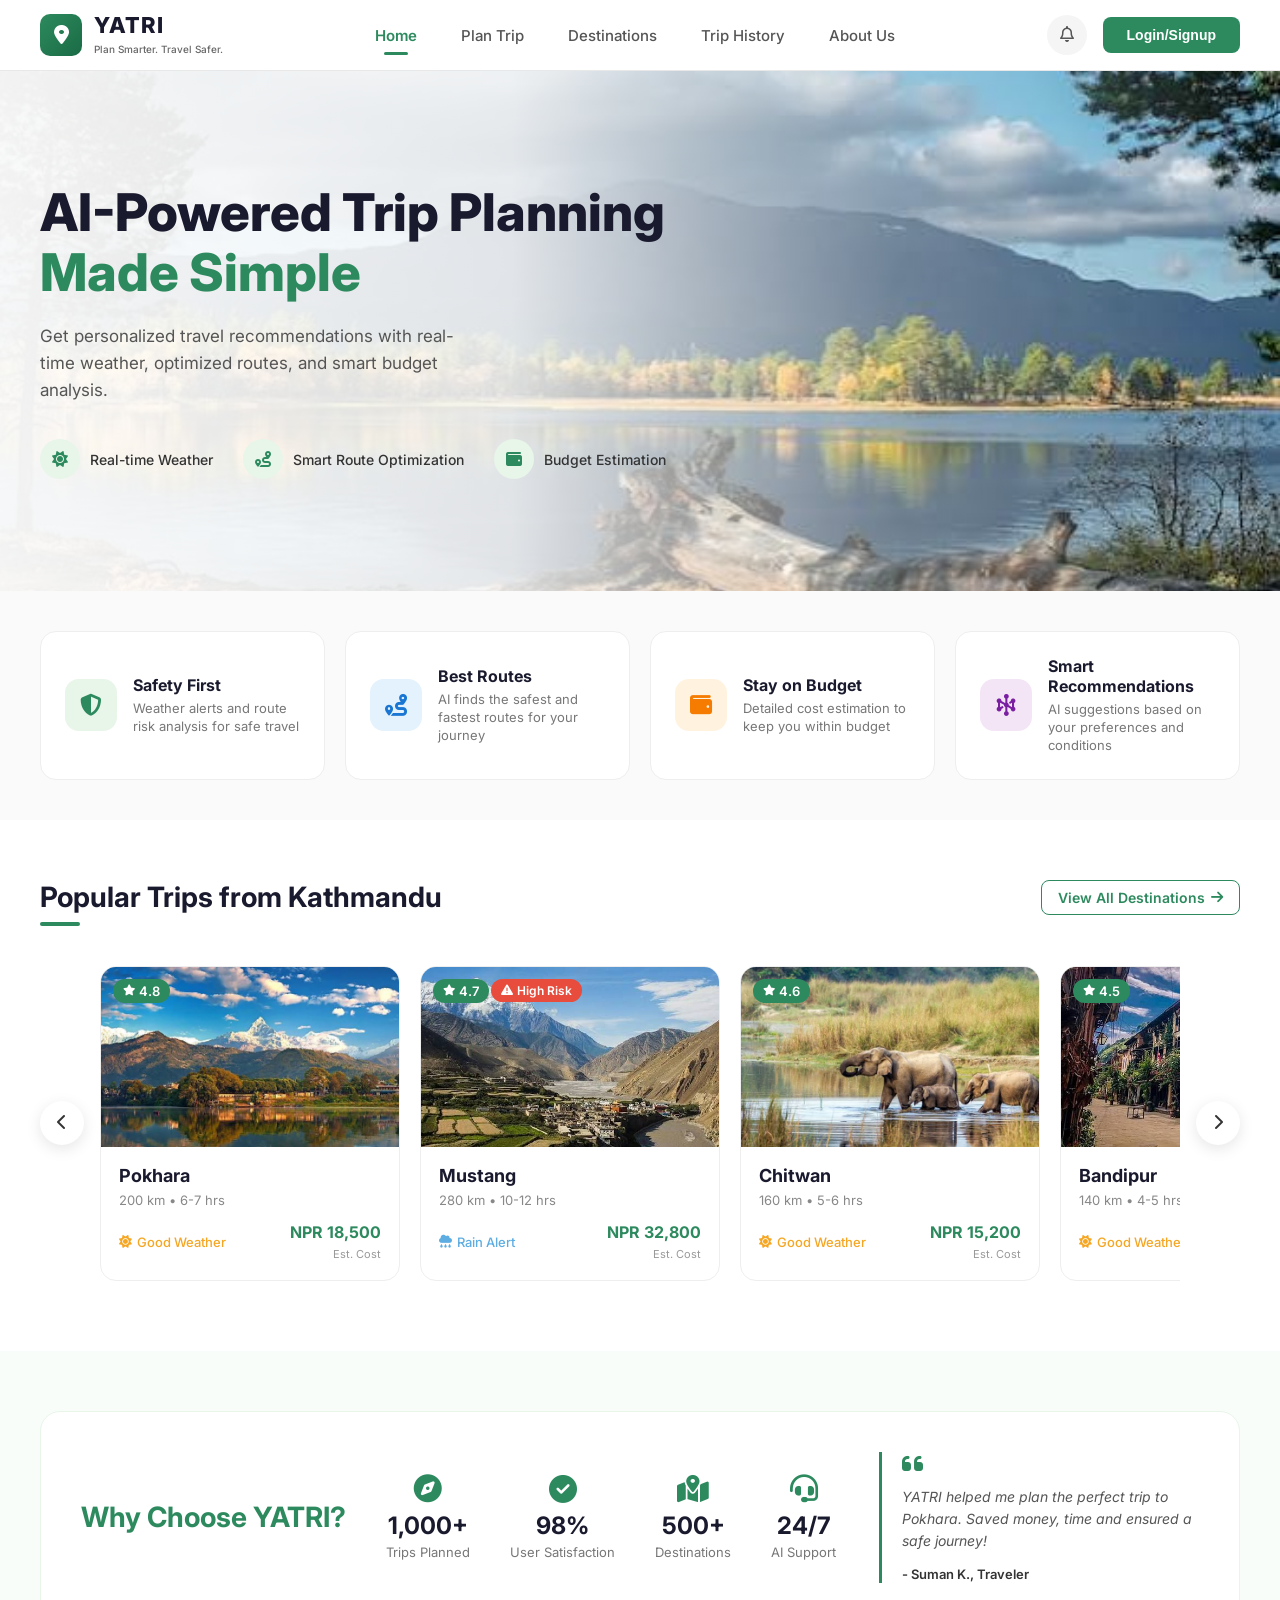
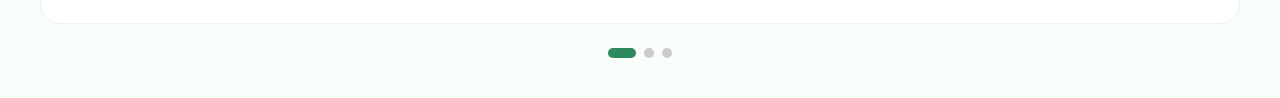
==== frontend/landingpage/index.html @ 4cb1b43a "added landing page" ====
<!DOCTYPE html>
<html lang="en">
<head>
    <meta charset="UTF-8">
    <meta name="viewport" content="width=device-width, initial-scale=1.0">
    <title>YATRI - Plan Smarter. Travel Safer.</title>
    <link rel="stylesheet" href="style.css">
    <link rel="stylesheet" href="https://cdnjs.cloudflare.com/ajax/libs/font-awesome/6.4.0/css/all.min.css">
    <link href="https://fonts.googleapis.com/css2?family=Inter:wght@400;500;600;700;800&display=swap" rel="stylesheet">
</head>
<body>

    <!-- Navigation -->
    <nav class="navbar">
        <div class="nav-container">
            <div class="nav-logo">
                <div class="logo-icon">
                    <i class="fas fa-map-marker-alt"></i>
                </div>
                <div class="logo-text">
                    <h1>YATRI</h1>
                    <span>Plan Smarter. Travel Safer.</span>
                </div>
            </div>
            <ul class="nav-links">
                <li><a href="#" class="active">Home</a></li>
                <li><a href="#">Plan Trip</a></li>
                <li><a href="#">Destinations</a></li>
                <li><a href="#">Trip History</a></li>
                <li><a href="#">About Us</a></li>
            </ul>
            <div class="nav-right">
                <button class="notification-btn">
                    <i class="far fa-bell"></i>
                </button>
                <button class="login-signup-btn">
                    <span>Login/Signup</span>
                </button>
            </div>
            <button class="mobile-menu-btn">
                <i class="fas fa-bars"></i>
            </button>
        </div>
    </nav>

    <!-- Hero Section -->
    <section class="hero">
        <div class="hero-bg">
            <img src="images/hero-bg.jpeg" alt="Mountain scenery" class="hero-image">
            <div class="hero-overlay"></div>
        </div>
        <div class="hero-content">
            <h1>AI-Powered Trip Planning<br><span class="highlight">Made Simple</span></h1>
            <p>Get personalized travel recommendations with real-time weather, optimized routes, and smart budget analysis.</p>
            <div class="hero-features">
                <div class="hero-feature">
                    <div class="feature-icon">
                        <i class="fas fa-sun"></i>
                    </div>
                    <span>Real-time Weather</span>
                </div>
                <div class="hero-feature">
                    <div class="feature-icon">
                        <i class="fas fa-route"></i>
                    </div>
                    <span>Smart Route Optimization</span>
                </div>
                <div class="hero-feature">
                    <div class="feature-icon">
                        <i class="fas fa-wallet"></i>
                    </div>
                    <span>Budget Estimation</span>
                </div>
            </div>
        </div>
    </section>

    <!-- Feature Cards -->
    <section class="features">
        <div class="features-container">
            <div class="feature-card safety">
                <div class="feature-card-icon green">
                    <i class="fas fa-shield-alt"></i>
                </div>
                <div class="feature-card-content">
                    <h3>Safety First</h3>
                    <p>Weather alerts and route risk analysis for safe travel</p>
                </div>
            </div>
            <div class="feature-card routes">
                <div class="feature-card-icon blue">
                    <i class="fas fa-route"></i>
                </div>
                <div class="feature-card-content">
                    <h3>Best Routes</h3>
                    <p>AI finds the safest and fastest routes for your journey</p>
                </div>
            </div>
            <div class="feature-card budget">
                <div class="feature-card-icon orange">
                    <i class="fas fa-wallet"></i>
                </div>
                <div class="feature-card-content">
                    <h3>Stay on Budget</h3>
                    <p>Detailed cost estimation to keep you within budget</p>
                </div>
            </div>
            <div class="feature-card recommendations">
                <div class="feature-card-icon purple">
                    <i class="fas fa-hexagon-nodes"></i>
                </div>
                <div class="feature-card-content">
                    <h3>Smart Recommendations</h3>
                    <p>AI suggestions based on your preferences and conditions</p>
                </div>
            </div>
        </div>
    </section>

    <!-- Popular Trips -->
    <section class="popular-trips">
        <div class="trips-header">
            <div>
                <h2>Popular Trips from Kathmandu</h2>
                <div class="section-underline"></div>
            </div>
            <a href="#" class="view-all">View All Destinations <i class="fas fa-arrow-right"></i></a>
        </div>
        <div class="trips-carousel-wrapper">
            <button class="carousel-btn prev-btn" id="prevBtn">
                <i class="fas fa-chevron-left"></i>
            </button>
            <div class="trips-carousel" id="tripsCarousel">
                <div class="trip-card">
                    <div class="trip-image">
                        <img src="images/pokhara.jpeg" alt="Pokhara">
                        <div class="trip-rating">
                            <i class="fas fa-star"></i> 4.8
                        </div>
                    </div>
                    <div class="trip-info">
                        <h3>Pokhara</h3>
                        <p class="trip-details">200 km &bull; 6-7 hrs</p>
                        <div class="trip-bottom">
                            <div class="trip-weather good">
                                <i class="fas fa-sun"></i> Good Weather
                            </div>
                            <div class="trip-cost">
                                <span class="cost-amount">NPR 18,500</span>
                                <span class="cost-label">Est. Cost</span>
                            </div>
                        </div>
                    </div>
                </div>
                <div class="trip-card">
                    <div class="trip-image">
                        <img src="images/mustang.jpeg" alt="Mustang">
                        <div class="trip-rating">
                            <i class="fas fa-star"></i> 4.7
                        </div>
                        <div class="trip-risk">
                            <i class="fas fa-exclamation-triangle"></i> High Risk
                        </div>
                    </div>
                    <div class="trip-info">
                        <h3>Mustang</h3>
                        <p class="trip-details">280 km &bull; 10-12 hrs</p>
                        <div class="trip-bottom">
                            <div class="trip-weather rain">
                                <i class="fas fa-cloud-rain"></i> Rain Alert
                            </div>
                            <div class="trip-cost">
                                <span class="cost-amount">NPR 32,800</span>
                                <span class="cost-label">Est. Cost</span>
                            </div>
                        </div>
                    </div>
                </div>
                <div class="trip-card">
                    <div class="trip-image">
                        <img src="images/chitwan.jpeg" alt="Chitwan">
                        <div class="trip-rating">
                            <i class="fas fa-star"></i> 4.6
                        </div>
                    </div>
                    <div class="trip-info">
                        <h3>Chitwan</h3>
                        <p class="trip-details">160 km &bull; 5-6 hrs</p>
                        <div class="trip-bottom">
                            <div class="trip-weather good">
                                <i class="fas fa-sun"></i> Good Weather
                            </div>
                            <div class="trip-cost">
                                <span class="cost-amount">NPR 15,200</span>
                                <span class="cost-label">Est. Cost</span>
                            </div>
                        </div>
                    </div>
                </div>
                <div class="trip-card">
                    <div class="trip-image">
                        <img src="images/bandipur.jpeg" alt="Bandipur">
                        <div class="trip-rating">
                            <i class="fas fa-star"></i> 4.5
                        </div>
                    </div>
                    <div class="trip-info">
                        <h3>Bandipur</h3>
                        <p class="trip-details">140 km &bull; 4-5 hrs</p>
                        <div class="trip-bottom">
                            <div class="trip-weather good">
                                <i class="fas fa-sun"></i> Good Weather
                            </div>
                            <div class="trip-cost">
                                <span class="cost-amount">NPR 12,600</span>
                                <span class="cost-label">Est. Cost</span>
                            </div>
                        </div>
                    </div>
                </div>
                <div class="trip-card">
                    <div class="trip-image">
                        <img src="images/lumbini.jpeg" alt="Lumbini">
                        <div class="trip-rating">
                            <i class="fas fa-star"></i> 4.4
                        </div>
                    </div>
                    <div class="trip-info">
                        <h3>Lumbini</h3>
                        <p class="trip-details">270 km &bull; 8-9 hrs</p>
                        <div class="trip-bottom">
                            <div class="trip-weather good">
                                <i class="fas fa-sun"></i> Good Weather
                            </div>
                            <div class="trip-cost">
                                <span class="cost-amount">NPR 14,000</span>
                                <span class="cost-label">Est. Cost</span>
                            </div>
                        </div>
                    </div>
                </div>
            </div>
            <button class="carousel-btn next-btn" id="nextBtn">
                <i class="fas fa-chevron-right"></i>
            </button>
        </div>
    </section>

    <!-- Why Choose YATRI -->
    <section class="why-yatri">
        <div class="why-container">
            <div class="why-left">
                <h2>Why Choose YATRI?</h2>
            </div>
            <div class="why-stats">
                <div class="stat-item">
                    <i class="fas fa-compass stat-icon"></i>
                    <h3>1,000+</h3>
                    <p>Trips Planned</p>
                </div>
                <div class="stat-item">
                    <i class="fas fa-check-circle stat-icon"></i>
                    <h3>98%</h3>
                    <p>User Satisfaction</p>
                </div>
                <div class="stat-item">
                    <i class="fas fa-map-marked-alt stat-icon"></i>
                    <h3>500+</h3>
                    <p>Destinations</p>
                </div>
                <div class="stat-item">
                    <i class="fas fa-headset stat-icon"></i>
                    <h3>24/7</h3>
                    <p>AI Support</p>
                </div>
            </div>
            <div class="why-testimonial">
                <div class="testimonial-quote">
                    <i class="fas fa-quote-left quote-icon"></i>
                    <p>YATRI helped me plan the perfect trip to Pokhara. Saved money, time and ensured a safe journey!</p>
                    <span class="testimonial-author">- Suman K., Traveler</span>
                </div>
            </div>
        </div>
        <div class="carousel-dots">
            <span class="dot active"></span>
            <span class="dot"></span>
            <span class="dot"></span>
        </div>
    </section>

    <script src="script.js"></script>
</body>
</html>
---- frontend/landingpage/style.css ----
/* ===== RESET & BASE ===== */
* {
    margin: 0;
    padding: 0;
    box-sizing: border-box;
}

body {
    font-family: 'Inter', sans-serif;
    color: #1a1a2e;
    background: #ffffff;
    overflow-x: hidden;
}

a {
    text-decoration: none;
    color: inherit;
}

ul {
    list-style: none;
}

/* ===== NAVBAR ===== */
.navbar {
    position: sticky;
    top: 0;
    z-index: 1000;
    background: #ffffff;
    border-bottom: 1px solid #e8e8e8;
    padding: 0 40px;
}

.nav-container {
    max-width: 1400px;
    margin: 0 auto;
    display: flex;
    align-items: center;
    justify-content: space-between;
    height: 70px;
}

.nav-logo {
    display: flex;
    align-items: center;
    gap: 12px;
}

.logo-icon {
    width: 42px;
    height: 42px;
    background: linear-gradient(135deg, #2d8a5e, #1a6b45);
    border-radius: 10px;
    display: flex;
    align-items: center;
    justify-content: center;
    color: white;
    font-size: 20px;
}

.logo-text h1 {
    font-size: 22px;
    font-weight: 800;
    color: #1a1a2e;
    line-height: 1.1;
    letter-spacing: 1px;
}

.logo-text span {
    font-size: 10px;
    color: #666;
    font-weight: 500;
}

.nav-links {
    display: flex;
    gap: 8px;
}

.nav-links a {
    padding: 8px 18px;
    font-size: 15px;
    font-weight: 500;
    color: #555;
    border-radius: 8px;
    transition: all 0.3s ease;
    position: relative;
}

.nav-links a:hover {
    color: #2d8a5e;
    background: #f0f7f4;
}

.nav-links a.active {
    color: #2d8a5e;
    font-weight: 600;
}

.nav-links a.active::after {
    content: '';
    position: absolute;
    bottom: -2px;
    left: 50%;
    transform: translateX(-50%);
    width: 24px;
    height: 3px;
    background: #2d8a5e;
    border-radius: 2px;
}

.nav-right {
    display: flex;
    align-items: center;
    gap: 16px;
}

.notification-btn {
    width: 40px;
    height: 40px;
    border: none;
    background: #f5f5f5;
    border-radius: 50%;
    cursor: pointer;
    font-size: 16px;
    color: #555;
    transition: all 0.3s ease;
}

.notification-btn:hover {
    background: #e8e8e8;
}

.login-signup-btn {
    padding: 10px 24px;
    background: #2d8a5e;
    color: white;
    border: none;
    border-radius: 8px;
    font-size: 14px;
    font-weight: 600;
    cursor: pointer;
    transition: all 0.3s ease;
    display: flex;
    align-items: center;
    gap: 8px;
}

.login-signup-btn:hover {
    background: #1a6b45;
    transform: translateY(-1px);
    box-shadow: 0 4px 12px rgba(45, 138, 94, 0.3);
}

.login-signup-btn i {
    font-size: 14px;
}

.mobile-menu-btn {
    display: none;
    background: none;
    border: none;
    font-size: 22px;
    cursor: pointer;
    color: #333;
}

/* ===== HERO SECTION ===== */
.hero {
    position: relative;
    height: 520px;
    overflow: hidden;
}

.hero-bg {
    position: absolute;
    top: 0;
    left: 0;
    width: 100%;
    height: 100%;
}

.hero-image {
    width: 100%;
    height: 100%;
    object-fit: cover;
}

.hero-overlay {
    position: absolute;
    top: 0;
    left: 0;
    width: 100%;
    height: 100%;
    background: linear-gradient(90deg, rgba(255,255,255,0.95) 0%, rgba(255,255,255,0.85) 40%, rgba(255,255,255,0.3) 70%, transparent 100%);
}

.hero-content {
    position: relative;
    z-index: 2;
    max-width: 1400px;
    margin: 0 auto;
    padding: 80px 40px;
    height: 100%;
    display: flex;
    flex-direction: column;
    justify-content: center;
}

.hero-content h1 {
    font-size: 52px;
    font-weight: 800;
    line-height: 1.15;
    color: #1a1a2e;
    margin-bottom: 20px;
}

.hero-content .highlight {
    color: #2d8a5e;
}

.hero-content p {
    font-size: 17px;
    color: #555;
    max-width: 420px;
    line-height: 1.6;
    margin-bottom: 35px;
}

.hero-features {
    display: flex;
    gap: 30px;
}

.hero-feature {
    display: flex;
    align-items: center;
    gap: 10px;
}

.feature-icon {
    width: 40px;
    height: 40px;
    background: #e8f5e9;
    border-radius: 50%;
    display: flex;
    align-items: center;
    justify-content: center;
    color: #2d8a5e;
    font-size: 16px;
}

.hero-feature span {
    font-size: 14px;
    font-weight: 500;
    color: #333;
}

/* ===== FEATURE CARDS ===== */
.features {
    padding: 40px;
    background: #fafafa;
}

.features-container {
    max-width: 1400px;
    margin: 0 auto;
    display: grid;
    grid-template-columns: repeat(4, 1fr);
    gap: 20px;
}

.feature-card {
    display: flex;
    align-items: center;
    gap: 16px;
    padding: 24px;
    background: white;
    border-radius: 16px;
    border: 1px solid #eee;
    transition: all 0.3s ease;
}

.feature-card:hover {
    transform: translateY(-3px);
    box-shadow: 0 8px 25px rgba(0,0,0,0.08);
}

.feature-card-icon {
    width: 52px;
    height: 52px;
    border-radius: 14px;
    display: flex;
    align-items: center;
    justify-content: center;
    font-size: 22px;
    flex-shrink: 0;
}

.feature-card-icon.green {
    background: #e8f5e9;
    color: #2d8a5e;
}

.feature-card-icon.blue {
    background: #e3f2fd;
    color: #1976d2;
}

.feature-card-icon.orange {
    background: #fff3e0;
    color: #f57c00;
}

.feature-card-icon.purple {
    background: #f3e5f5;
    color: #7b1fa2;
}

.feature-card-content h3 {
    font-size: 16px;
    font-weight: 700;
    margin-bottom: 4px;
}

.feature-card-content p {
    font-size: 13px;
    color: #777;
    line-height: 1.4;
}

/* ===== POPULAR TRIPS ===== */
.popular-trips {
    padding: 60px 40px;
    max-width: 1400px;
    margin: 0 auto;
}

.trips-header {
    display: flex;
    justify-content: space-between;
    align-items: flex-start;
    margin-bottom: 30px;
}

.trips-header h2 {
    font-size: 28px;
    font-weight: 700;
    color: #1a1a2e;
}

.section-underline {
    width: 40px;
    height: 4px;
    background: #2d8a5e;
    border-radius: 2px;
    margin-top: 8px;
}

.view-all {
    font-size: 14px;
    font-weight: 600;
    color: #2d8a5e;
    display: flex;
    align-items: center;
    gap: 6px;
    padding: 8px 16px;
    border: 1px solid #2d8a5e;
    border-radius: 8px;
    transition: all 0.3s ease;
}

.view-all:hover {
    background: #2d8a5e;
    color: white;
}

.trips-carousel-wrapper {
    position: relative;
    display: flex;
    align-items: center;
    gap: 16px;
}

.trips-carousel {
    display: flex;
    gap: 20px;
    overflow-x: auto;
    scroll-behavior: smooth;
    padding: 10px 0;
    scrollbar-width: none;
    -ms-overflow-style: none;
    flex: 1;
}

.trips-carousel::-webkit-scrollbar {
    display: none;
}

.carousel-btn {
    width: 44px;
    height: 44px;
    border: none;
    background: white;
    border-radius: 50%;
    box-shadow: 0 4px 15px rgba(0,0,0,0.1);
    cursor: pointer;
    font-size: 16px;
    color: #333;
    flex-shrink: 0;
    transition: all 0.3s ease;
    z-index: 5;
}

.carousel-btn:hover {
    background: #2d8a5e;
    color: white;
    box-shadow: 0 6px 20px rgba(45,138,94,0.3);
}

.trip-card {
    min-width: 300px;
    max-width: 300px;
    background: white;
    border-radius: 16px;
    overflow: hidden;
    border: 1px solid #eee;
    transition: all 0.3s ease;
    flex-shrink: 0;
}

.trip-card:hover {
    transform: translateY(-5px);
    box-shadow: 0 12px 30px rgba(0,0,0,0.1);
}

.trip-image {
    position: relative;
    height: 180px;
    overflow: hidden;
}

.trip-image img {
    width: 100%;
    height: 100%;
    object-fit: cover;
}

.trip-rating {
    position: absolute;
    top: 12px;
    left: 12px;
    background: #2d8a5e;
    color: white;
    padding: 4px 10px;
    border-radius: 20px;
    font-size: 13px;
    font-weight: 600;
    display: flex;
    align-items: center;
    gap: 4px;
}

.trip-rating i {
    font-size: 11px;
}

.trip-risk {
    position: absolute;
    top: 12px;
    left: 70px;
    background: #e74c3c;
    color: white;
    padding: 4px 10px;
    border-radius: 20px;
    font-size: 12px;
    font-weight: 600;
    display: flex;
    align-items: center;
    gap: 4px;
}

.trip-info {
    padding: 18px;
}

.trip-info h3 {
    font-size: 18px;
    font-weight: 700;
    margin-bottom: 6px;
}

.trip-details {
    font-size: 13px;
    color: #888;
    margin-bottom: 14px;
}

.trip-bottom {
    display: flex;
    justify-content: space-between;
    align-items: center;
}

.trip-weather {
    font-size: 13px;
    font-weight: 500;
    display: flex;
    align-items: center;
    gap: 5px;
}

.trip-weather.good {
    color: #f5a623;
}

.trip-weather.rain {
    color: #5dade2;
}

.trip-cost {
    text-align: right;
}

.cost-amount {
    display: block;
    font-size: 16px;
    font-weight: 700;
    color: #2d8a5e;
}

.cost-label {
    font-size: 11px;
    color: #999;
}

/* ===== WHY CHOOSE YATRI ===== */
.why-yatri {
    padding: 60px 40px 40px;
    background: #f8fdf9;
}

.why-container {
    max-width: 1400px;
    margin: 0 auto;
    display: flex;
    align-items: center;
    gap: 40px;
    background: white;
    border-radius: 20px;
    padding: 40px;
    border: 1px solid #e8f5e9;
}

.why-left {
    flex-shrink: 0;
}

.why-left h2 {
    font-size: 28px;
    font-weight: 700;
    color: #2d8a5e;
}

.why-stats {
    display: flex;
    gap: 40px;
    flex: 1;
}

.stat-item {
    text-align: center;
}

.stat-icon {
    font-size: 28px;
    color: #2d8a5e;
    margin-bottom: 8px;
}

.stat-item h3 {
    font-size: 24px;
    font-weight: 700;
    color: #1a1a2e;
    margin-bottom: 4px;
}

.stat-item p {
    font-size: 13px;
    color: #777;
}

.why-testimonial {
    flex-shrink: 0;
    max-width: 320px;
    border-left: 3px solid #2d8a5e;
    padding-left: 20px;
}

.testimonial-quote {
    position: relative;
}

.quote-icon {
    font-size: 24px;
    color: #2d8a5e;
    margin-bottom: 10px;
}

.testimonial-quote p {
    font-size: 14px;
    color: #555;
    line-height: 1.6;
    font-style: italic;
    margin-bottom: 10px;
}

.testimonial-author {
    font-size: 13px;
    font-weight: 600;
    color: #333;
}

.carousel-dots {
    display: flex;
    justify-content: center;
    gap: 8px;
    margin-top: 24px;
}

.dot {
    width: 10px;
    height: 10px;
    border-radius: 50%;
    background: #ccc;
    cursor: pointer;
    transition: all 0.3s ease;
}

.dot.active {
    background: #2d8a5e;
    width: 28px;
    border-radius: 5px;
}

/* ===== RESPONSIVE ===== */
@media (max-width: 1024px) {
    .features-container {
        grid-template-columns: repeat(2, 1fr);
    }
    
    .why-container {
        flex-wrap: wrap;
    }
    
    .why-stats {
        flex-wrap: wrap;
        gap: 24px;
    }
}

@media (max-width: 768px) {
    .nav-links {
        display: none;
    }
    
    .mobile-menu-btn {
        display: block;
    }
    
    .hero-content h1 {
        font-size: 36px;
    }
    
    .hero-features {
        flex-direction: column;
        gap: 16px;
    }
    
    .features-container {
        grid-template-columns: 1fr;
    }
    
    .trip-card {
        min-width: 260px;
        max-width: 260px;
    }
    
    .why-container {
        flex-direction: column;
        text-align: center;
    }
    
    .why-testimonial {
        border-left: none;
        border-top: 3px solid #2d8a5e;
        padding-left: 0;
        padding-top: 20px;
    }
    
    .login-signup-btn span {
        display: none;
    }
    
    .login-signup-btn::before {
        content: '\f2f6';
        font-family: 'Font Awesome 6 Free';
        font-weight: 600;
        font-size: 16px;
    }
}
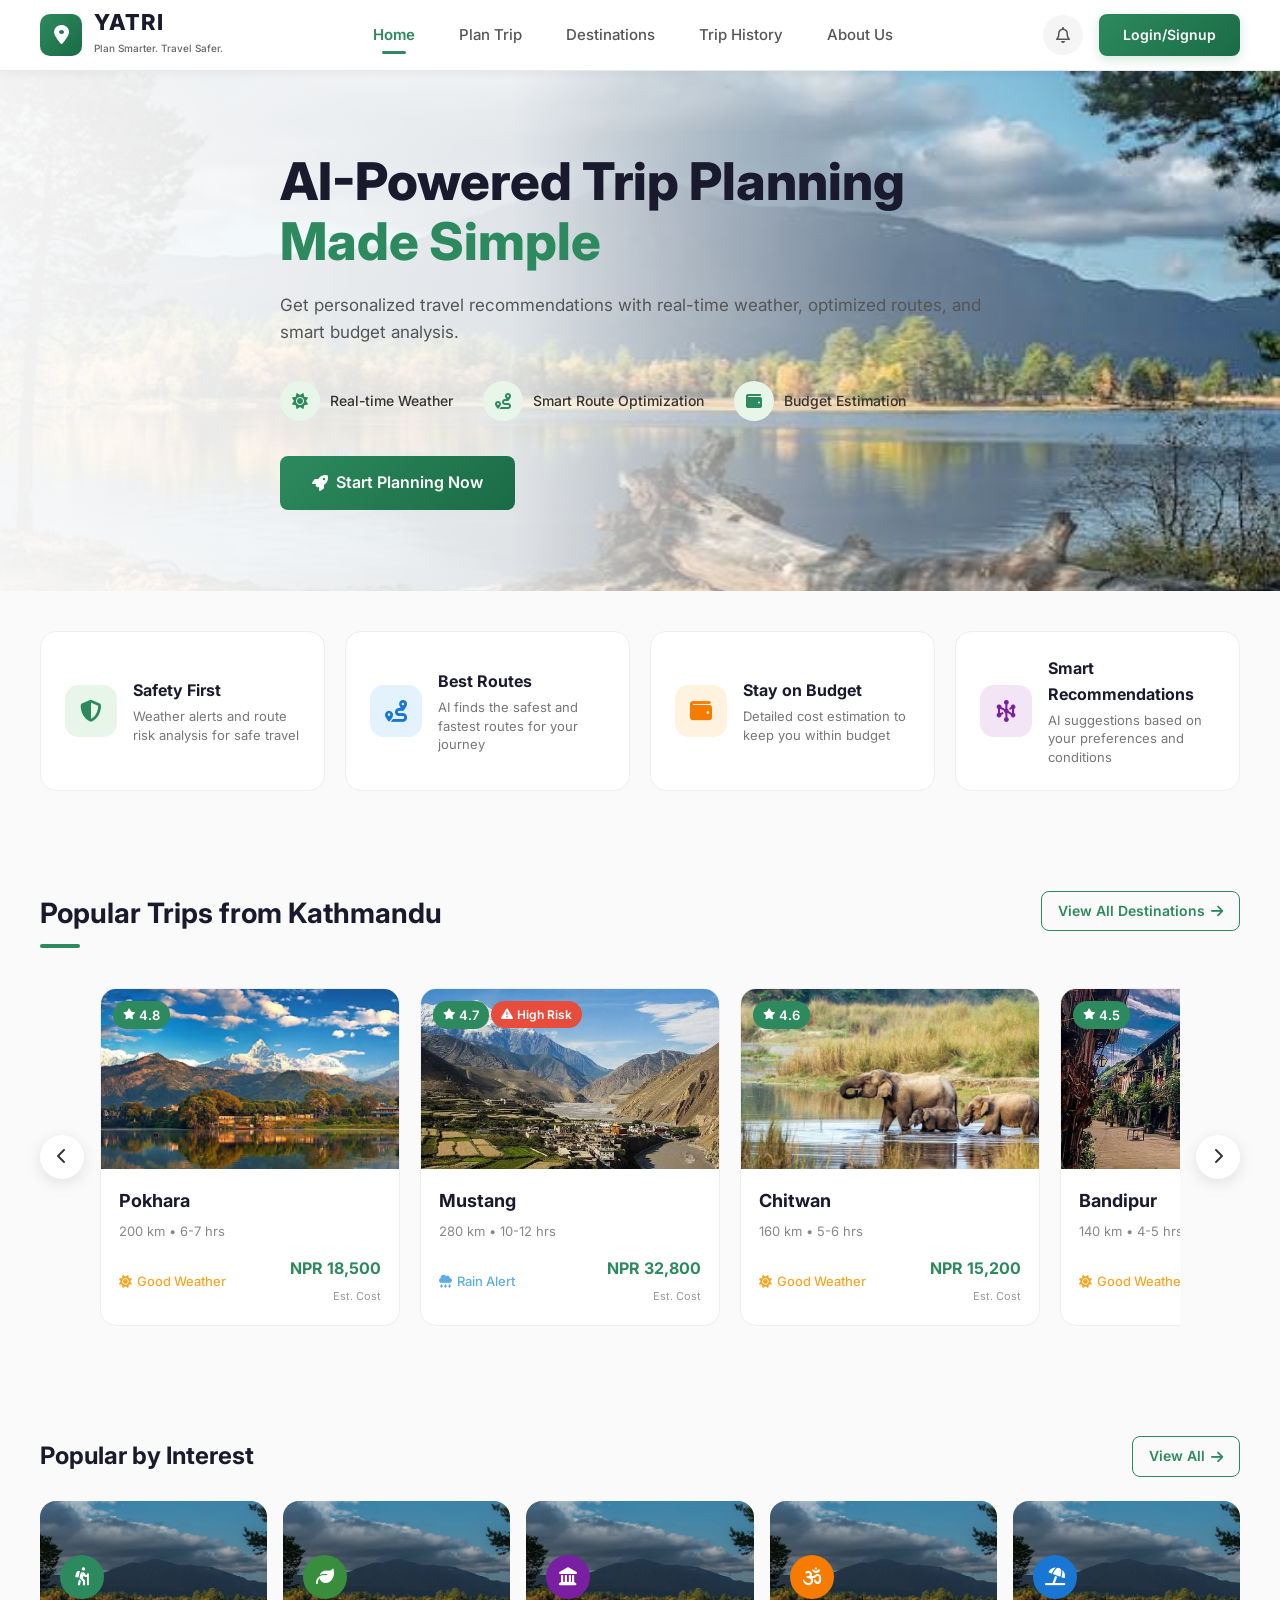
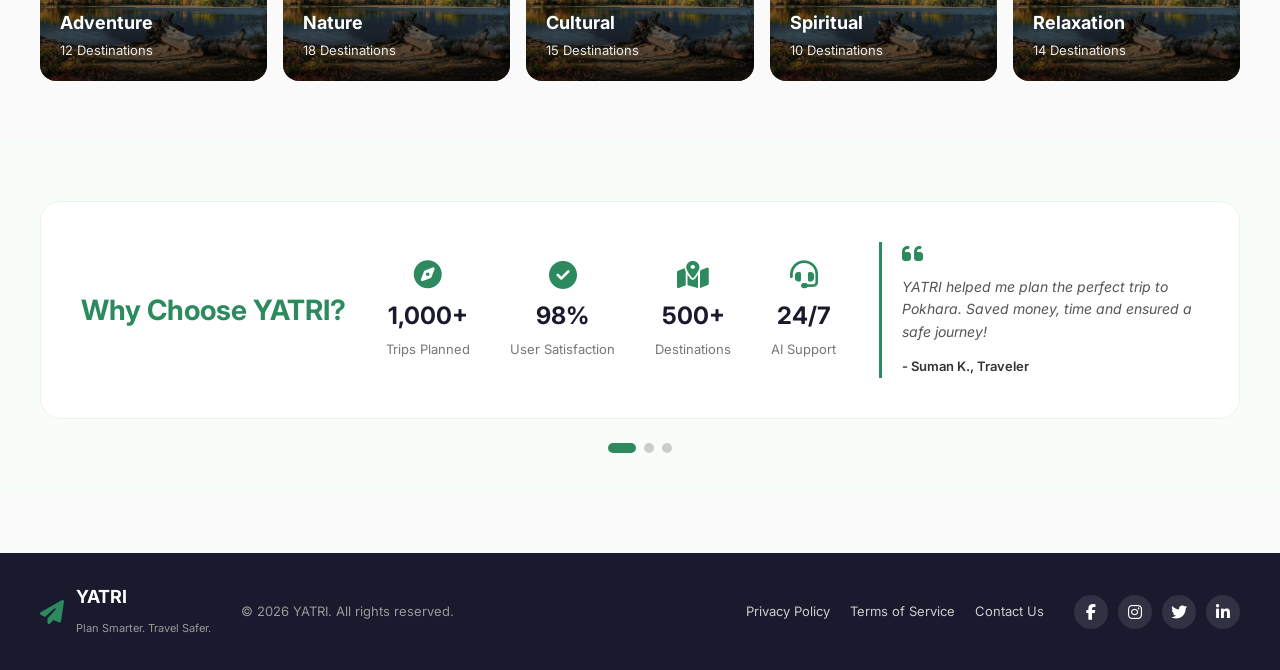
==== commit 80284018: "added all changes from contributors" ====
--- a/frontend/landingpage/index.html
+++ b/frontend/landingpage/index.html
@@ -4,281 +4,306 @@
     <meta charset="UTF-8">
     <meta name="viewport" content="width=device-width, initial-scale=1.0">
     <title>YATRI - Plan Smarter. Travel Safer.</title>
-    <link rel="stylesheet" href="style.css">
     <link rel="stylesheet" href="https://cdnjs.cloudflare.com/ajax/libs/font-awesome/6.4.0/css/all.min.css">
     <link href="https://fonts.googleapis.com/css2?family=Inter:wght@400;500;600;700;800&display=swap" rel="stylesheet">
+    <link rel="stylesheet" href="css/common.css">
+    <link rel="stylesheet" href="css/home.css">
 </head>
 <body>
 
     <!-- Navigation -->
     <nav class="navbar">
         <div class="nav-container">
-            <div class="nav-logo">
-                <div class="logo-icon">
-                    <i class="fas fa-map-marker-alt"></i>
-                </div>
+            <a href="index.html" class="nav-logo">
+                <div class="logo-icon"><i class="fas fa-map-marker-alt"></i></div>
                 <div class="logo-text">
                     <h1>YATRI</h1>
                     <span>Plan Smarter. Travel Safer.</span>
                 </div>
-            </div>
+            </a>
             <ul class="nav-links">
-                <li><a href="#" class="active">Home</a></li>
-                <li><a href="#">Plan Trip</a></li>
-                <li><a href="#">Destinations</a></li>
-                <li><a href="#">Trip History</a></li>
-                <li><a href="#">About Us</a></li>
+                <li><a href="index.html" class="active">Home</a></li>
+                <li><a href="plan-trip.html">Plan Trip</a></li>
+                <li><a href="destinations.html">Destinations</a></li>
+                <li><a href="trip-history.html">Trip History</a></li>
+                <li><a href="about-us.html">About Us</a></li>
             </ul>
             <div class="nav-right">
-                <button class="notification-btn">
-                    <i class="far fa-bell"></i>
-                </button>
-                <button class="login-signup-btn">
-                    <span>Login/Signup</span>
-                </button>
-            </div>
-            <button class="mobile-menu-btn">
-                <i class="fas fa-bars"></i>
-            </button>
+                <button class="notification-btn"><i class="far fa-bell"></i></button>
+                <a href="log-in.html" class="login-signup-btn"><span>Login/Signup</span></a>
+            </div>
+            <button class="mobile-menu-btn"><i class="fas fa-bars"></i></button>
         </div>
     </nav>
 
     <!-- Hero Section -->
     <section class="hero">
         <div class="hero-bg">
-            <img src="images/hero-bg.jpeg" alt="Mountain scenery" class="hero-image">
+            <img src="images/scenery.jpeg" alt="Mountain scenery" class="hero-image">
             <div class="hero-overlay"></div>
         </div>
-        <div class="hero-content">
+        <div class="hero-content container">
             <h1>AI-Powered Trip Planning<br><span class="highlight">Made Simple</span></h1>
             <p>Get personalized travel recommendations with real-time weather, optimized routes, and smart budget analysis.</p>
             <div class="hero-features">
-                <div class="hero-feature">
-                    <div class="feature-icon">
-                        <i class="fas fa-sun"></i>
-                    </div>
+                <div class="hero-feature" data-animate>
+                    <div class="feature-icon"><i class="fas fa-sun"></i></div>
                     <span>Real-time Weather</span>
                 </div>
-                <div class="hero-feature">
-                    <div class="feature-icon">
-                        <i class="fas fa-route"></i>
-                    </div>
+                <div class="hero-feature" data-animate>
+                    <div class="feature-icon"><i class="fas fa-route"></i></div>
                     <span>Smart Route Optimization</span>
                 </div>
-                <div class="hero-feature">
-                    <div class="feature-icon">
-                        <i class="fas fa-wallet"></i>
-                    </div>
+                <div class="hero-feature" data-animate>
+                    <div class="feature-icon"><i class="fas fa-wallet"></i></div>
                     <span>Budget Estimation</span>
                 </div>
             </div>
+            <a href="plan-trip.html" class="btn-primary hero-btn" data-animate>
+                <i class="fas fa-rocket"></i> Start Planning Now
+            </a>
         </div>
     </section>
 
     <!-- Feature Cards -->
     <section class="features">
-        <div class="features-container">
-            <div class="feature-card safety">
-                <div class="feature-card-icon green">
-                    <i class="fas fa-shield-alt"></i>
-                </div>
-                <div class="feature-card-content">
-                    <h3>Safety First</h3>
-                    <p>Weather alerts and route risk analysis for safe travel</p>
-                </div>
-            </div>
-            <div class="feature-card routes">
-                <div class="feature-card-icon blue">
-                    <i class="fas fa-route"></i>
-                </div>
-                <div class="feature-card-content">
-                    <h3>Best Routes</h3>
-                    <p>AI finds the safest and fastest routes for your journey</p>
-                </div>
-            </div>
-            <div class="feature-card budget">
-                <div class="feature-card-icon orange">
-                    <i class="fas fa-wallet"></i>
-                </div>
-                <div class="feature-card-content">
-                    <h3>Stay on Budget</h3>
-                    <p>Detailed cost estimation to keep you within budget</p>
-                </div>
-            </div>
-            <div class="feature-card recommendations">
-                <div class="feature-card-icon purple">
-                    <i class="fas fa-hexagon-nodes"></i>
-                </div>
-                <div class="feature-card-content">
-                    <h3>Smart Recommendations</h3>
-                    <p>AI suggestions based on your preferences and conditions</p>
-                </div>
-            </div>
-        </div>
-    </section>
-
-    <!-- Popular Trips -->
+        <div class="container">
+            <div class="features-grid">
+                <div class="feature-card safety" data-animate>
+                    <div class="feature-card-icon green"><i class="fas fa-shield-alt"></i></div>
+                    <div class="feature-card-content">
+                        <h3>Safety First</h3>
+                        <p>Weather alerts and route risk analysis for safe travel</p>
+                    </div>
+                </div>
+                <div class="feature-card routes" data-animate>
+                    <div class="feature-card-icon blue"><i class="fas fa-route"></i></div>
+                    <div class="feature-card-content">
+                        <h3>Best Routes</h3>
+                        <p>AI finds the safest and fastest routes for your journey</p>
+                    </div>
+                </div>
+                <div class="feature-card budget" data-animate>
+                    <div class="feature-card-icon orange"><i class="fas fa-wallet"></i></div>
+                    <div class="feature-card-content">
+                        <h3>Stay on Budget</h3>
+                        <p>Detailed cost estimation to keep you within budget</p>
+                    </div>
+                </div>
+                <div class="feature-card recommendations" data-animate>
+                    <div class="feature-card-icon purple"><i class="fas fa-hexagon-nodes"></i></div>
+                    <div class="feature-card-content">
+                        <h3>Smart Recommendations</h3>
+                        <p>AI suggestions based on your preferences and conditions</p>
+                    </div>
+                </div>
+            </div>
+        </div>
+    </section>
+
+    <!-- Popular Trips Carousel -->
     <section class="popular-trips">
-        <div class="trips-header">
-            <div>
-                <h2>Popular Trips from Kathmandu</h2>
-                <div class="section-underline"></div>
-            </div>
-            <a href="#" class="view-all">View All Destinations <i class="fas fa-arrow-right"></i></a>
-        </div>
-        <div class="trips-carousel-wrapper">
-            <button class="carousel-btn prev-btn" id="prevBtn">
-                <i class="fas fa-chevron-left"></i>
-            </button>
-            <div class="trips-carousel" id="tripsCarousel">
-                <div class="trip-card">
-                    <div class="trip-image">
-                        <img src="images/pokhara.jpeg" alt="Pokhara">
-                        <div class="trip-rating">
-                            <i class="fas fa-star"></i> 4.8
-                        </div>
-                    </div>
-                    <div class="trip-info">
-                        <h3>Pokhara</h3>
-                        <p class="trip-details">200 km &bull; 6-7 hrs</p>
-                        <div class="trip-bottom">
-                            <div class="trip-weather good">
-                                <i class="fas fa-sun"></i> Good Weather
-                            </div>
-                            <div class="trip-cost">
-                                <span class="cost-amount">NPR 18,500</span>
-                                <span class="cost-label">Est. Cost</span>
-                            </div>
-                        </div>
-                    </div>
-                </div>
-                <div class="trip-card">
-                    <div class="trip-image">
-                        <img src="images/mustang.jpeg" alt="Mustang">
-                        <div class="trip-rating">
-                            <i class="fas fa-star"></i> 4.7
-                        </div>
-                        <div class="trip-risk">
-                            <i class="fas fa-exclamation-triangle"></i> High Risk
-                        </div>
-                    </div>
-                    <div class="trip-info">
-                        <h3>Mustang</h3>
-                        <p class="trip-details">280 km &bull; 10-12 hrs</p>
-                        <div class="trip-bottom">
-                            <div class="trip-weather rain">
-                                <i class="fas fa-cloud-rain"></i> Rain Alert
-                            </div>
-                            <div class="trip-cost">
-                                <span class="cost-amount">NPR 32,800</span>
-                                <span class="cost-label">Est. Cost</span>
-                            </div>
-                        </div>
-                    </div>
-                </div>
-                <div class="trip-card">
-                    <div class="trip-image">
-                        <img src="images/chitwan.jpeg" alt="Chitwan">
-                        <div class="trip-rating">
-                            <i class="fas fa-star"></i> 4.6
-                        </div>
-                    </div>
-                    <div class="trip-info">
-                        <h3>Chitwan</h3>
-                        <p class="trip-details">160 km &bull; 5-6 hrs</p>
-                        <div class="trip-bottom">
-                            <div class="trip-weather good">
-                                <i class="fas fa-sun"></i> Good Weather
-                            </div>
-                            <div class="trip-cost">
-                                <span class="cost-amount">NPR 15,200</span>
-                                <span class="cost-label">Est. Cost</span>
-                            </div>
-                        </div>
-                    </div>
-                </div>
-                <div class="trip-card">
-                    <div class="trip-image">
-                        <img src="images/bandipur.jpeg" alt="Bandipur">
-                        <div class="trip-rating">
-                            <i class="fas fa-star"></i> 4.5
-                        </div>
-                    </div>
-                    <div class="trip-info">
-                        <h3>Bandipur</h3>
-                        <p class="trip-details">140 km &bull; 4-5 hrs</p>
-                        <div class="trip-bottom">
-                            <div class="trip-weather good">
-                                <i class="fas fa-sun"></i> Good Weather
-                            </div>
-                            <div class="trip-cost">
-                                <span class="cost-amount">NPR 12,600</span>
-                                <span class="cost-label">Est. Cost</span>
-                            </div>
-                        </div>
-                    </div>
-                </div>
-                <div class="trip-card">
-                    <div class="trip-image">
-                        <img src="images/lumbini.jpeg" alt="Lumbini">
-                        <div class="trip-rating">
-                            <i class="fas fa-star"></i> 4.4
-                        </div>
-                    </div>
-                    <div class="trip-info">
-                        <h3>Lumbini</h3>
-                        <p class="trip-details">270 km &bull; 8-9 hrs</p>
-                        <div class="trip-bottom">
-                            <div class="trip-weather good">
-                                <i class="fas fa-sun"></i> Good Weather
-                            </div>
-                            <div class="trip-cost">
-                                <span class="cost-amount">NPR 14,000</span>
-                                <span class="cost-label">Est. Cost</span>
-                            </div>
-                        </div>
-                    </div>
-                </div>
-            </div>
-            <button class="carousel-btn next-btn" id="nextBtn">
-                <i class="fas fa-chevron-right"></i>
-            </button>
+        <div class="container">
+            <div class="trips-header">
+                <div>
+                    <h2>Popular Trips from Kathmandu</h2>
+                    <div class="section-underline"></div>
+                </div>
+                <a href="destinations.html" class="view-all">View All Destinations <i class="fas fa-arrow-right"></i></a>
+            </div>
+            <div class="trips-carousel-wrapper">
+                <button class="carousel-btn prev-btn" id="prevBtn"><i class="fas fa-chevron-left"></i></button>
+                <div class="trips-carousel" id="tripsCarousel">
+                    
+                    <!-- Pokhara -->
+                    <div class="trip-card" data-animate>
+                        <div class="trip-image">
+                            <img src="images/pokhara.jpeg" alt="Pokhara" onerror="this.src='images/scenery.jpg'">
+                            <div class="trip-rating"><i class="fas fa-star"></i> 4.8</div>
+                        </div>
+                        <div class="trip-info">
+                            <h3>Pokhara</h3>
+                            <p class="trip-details">200 km • 6-7 hrs</p>
+                            <div class="trip-bottom">
+                                <div class="trip-weather good"><i class="fas fa-sun"></i> Good Weather</div>
+                                <div class="trip-cost">
+                                    <span class="cost-amount">NPR 18,500</span>
+                                    <span class="cost-label">Est. Cost</span>
+                                </div>
+                            </div>
+                        </div>
+                    </div>
+
+                    <!-- Mustang -->
+                    <div class="trip-card" data-animate>
+                        <div class="trip-image">
+                            <img src="images/mustang.jpeg" alt="Mustang" onerror="this.src='images/scenery.jpg'">
+                            <div class="trip-rating"><i class="fas fa-star"></i> 4.7</div>
+                            <div class="trip-risk"><i class="fas fa-exclamation-triangle"></i> High Risk</div>
+                        </div>
+                        <div class="trip-info">
+                            <h3>Mustang</h3>
+                            <p class="trip-details">280 km • 10-12 hrs</p>
+                            <div class="trip-bottom">
+                                <div class="trip-weather rain"><i class="fas fa-cloud-rain"></i> Rain Alert</div>
+                                <div class="trip-cost">
+                                    <span class="cost-amount">NPR 32,800</span>
+                                    <span class="cost-label">Est. Cost</span>
+                                </div>
+                            </div>
+                        </div>
+                    </div>
+
+                    <!-- Chitwan -->
+                    <div class="trip-card" data-animate>
+                        <div class="trip-image">
+                            <img src="images/chitwan.jpeg" alt="Chitwan" onerror="this.src='images/scenery.jpg'">
+                            <div class="trip-rating"><i class="fas fa-star"></i> 4.6</div>
+                        </div>
+                        <div class="trip-info">
+                            <h3>Chitwan</h3>
+                            <p class="trip-details">160 km • 5-6 hrs</p>
+                            <div class="trip-bottom">
+                                <div class="trip-weather good"><i class="fas fa-sun"></i> Good Weather</div>
+                                <div class="trip-cost">
+                                    <span class="cost-amount">NPR 15,200</span>
+                                    <span class="cost-label">Est. Cost</span>
+                                </div>
+                            </div>
+                        </div>
+                    </div>
+
+                    <!-- Bandipur -->
+                    <div class="trip-card" data-animate>
+                        <div class="trip-image">
+                            <img src="images/bandipur.jpeg" alt="Bandipur" onerror="this.src='images/scenery.jpg'">
+                            <div class="trip-rating"><i class="fas fa-star"></i> 4.5</div>
+                        </div>
+                        <div class="trip-info">
+                            <h3>Bandipur</h3>
+                            <p class="trip-details">140 km • 4-5 hrs</p>
+                            <div class="trip-bottom">
+                                <div class="trip-weather good"><i class="fas fa-sun"></i> Good Weather</div>
+                                <div class="trip-cost">
+                                    <span class="cost-amount">NPR 12,600</span>
+                                    <span class="cost-label">Est. Cost</span>
+                                </div>
+                            </div>
+                        </div>
+                    </div>
+
+                    <!-- Lumbini -->
+                    <div class="trip-card" data-animate>
+                        <div class="trip-image">
+                            <img src="images/lumbini.jpeg" alt="Lumbini" onerror="this.src='images/scenery.jpg'">
+                            <div class="trip-rating"><i class="fas fa-star"></i> 4.4</div>
+                        </div>
+                        <div class="trip-info">
+                            <h3>Lumbini</h3>
+                            <p class="trip-details">270 km • 8-9 hrs</p>
+                            <div class="trip-bottom">
+                                <div class="trip-weather good"><i class="fas fa-sun"></i> Good Weather</div>
+                                <div class="trip-cost">
+                                    <span class="cost-amount">NPR 14,000</span>
+                                    <span class="cost-label">Est. Cost</span>
+                                </div>
+                            </div>
+                        </div>
+                    </div>
+
+                </div>
+                <button class="carousel-btn next-btn" id="nextBtn"><i class="fas fa-chevron-right"></i></button>
+            </div>
+        </div>
+    </section>
+
+    <!-- Popular by Interest -->
+    <section class="popular-interest">
+        <div class="container">
+            <div class="section-header">
+                <h2>Popular by Interest</h2>
+                <a href="destinations.html" class="view-all">View All <i class="fas fa-arrow-right"></i></a>
+            </div>
+            <div class="interest-grid">
+                <div class="interest-card" data-animate>
+                    <img src="images/scenery.jpeg" alt="Adventure">
+                    <div class="interest-overlay">
+                        <div class="interest-icon"><i class="fas fa-hiking"></i></div>
+                        <h3>Adventure</h3>
+                        <p>12 Destinations</p>
+                    </div>
+                </div>
+                <div class="interest-card" data-animate>
+                    <img src="images/scenery.jpeg" alt="Nature">
+                    <div class="interest-overlay">
+                        <div class="interest-icon nature"><i class="fas fa-leaf"></i></div>
+                        <h3>Nature</h3>
+                        <p>18 Destinations</p>
+                    </div>
+                </div>
+                <div class="interest-card" data-animate>
+                    <img src="images/scenery.jpeg" alt="Cultural">
+                    <div class="interest-overlay">
+                        <div class="interest-icon cultural"><i class="fas fa-landmark"></i></div>
+                        <h3>Cultural</h3>
+                        <p>15 Destinations</p>
+                    </div>
+                </div>
+                <div class="interest-card" data-animate>
+                    <img src="images/scenery.jpeg" alt="Spiritual">
+                    <div class="interest-overlay">
+                        <div class="interest-icon spiritual"><i class="fas fa-om"></i></div>
+                        <h3>Spiritual</h3>
+                        <p>10 Destinations</p>
+                    </div>
+                </div>
+                <div class="interest-card" data-animate>
+                    <img src="images/scenery.jpeg" alt="Relaxation">
+                    <div class="interest-overlay">
+                        <div class="interest-icon relax"><i class="fas fa-umbrella-beach"></i></div>
+                        <h3>Relaxation</h3>
+                        <p>14 Destinations</p>
+                    </div>
+                </div>
+            </div>
         </div>
     </section>
 
     <!-- Why Choose YATRI -->
     <section class="why-yatri">
-        <div class="why-container">
-            <div class="why-left">
-                <h2>Why Choose YATRI?</h2>
-            </div>
-            <div class="why-stats">
-                <div class="stat-item">
-                    <i class="fas fa-compass stat-icon"></i>
-                    <h3>1,000+</h3>
-                    <p>Trips Planned</p>
-                </div>
-                <div class="stat-item">
-                    <i class="fas fa-check-circle stat-icon"></i>
-                    <h3>98%</h3>
-                    <p>User Satisfaction</p>
-                </div>
-                <div class="stat-item">
-                    <i class="fas fa-map-marked-alt stat-icon"></i>
-                    <h3>500+</h3>
-                    <p>Destinations</p>
-                </div>
-                <div class="stat-item">
-                    <i class="fas fa-headset stat-icon"></i>
-                    <h3>24/7</h3>
-                    <p>AI Support</p>
-                </div>
-            </div>
-            <div class="why-testimonial">
-                <div class="testimonial-quote">
-                    <i class="fas fa-quote-left quote-icon"></i>
-                    <p>YATRI helped me plan the perfect trip to Pokhara. Saved money, time and ensured a safe journey!</p>
-                    <span class="testimonial-author">- Suman K., Traveler</span>
+        <div class="container">
+            <div class="why-container" data-animate>
+                <div class="why-left">
+                    <h2>Why Choose YATRI?</h2>
+                </div>
+                <div class="why-stats">
+                    <div class="stat-item">
+                        <i class="fas fa-compass stat-icon"></i>
+                        <h3>1,000+</h3>
+                        <p>Trips Planned</p>
+                    </div>
+                    <div class="stat-item">
+                        <i class="fas fa-check-circle stat-icon"></i>
+                        <h3>98%</h3>
+                        <p>User Satisfaction</p>
+                    </div>
+                    <div class="stat-item">
+                        <i class="fas fa-map-marked-alt stat-icon"></i>
+                        <h3>500+</h3>
+                        <p>Destinations</p>
+                    </div>
+                    <div class="stat-item">
+                        <i class="fas fa-headset stat-icon"></i>
+                        <h3>24/7</h3>
+                        <p>AI Support</p>
+                    </div>
+                </div>
+                <div class="why-testimonial">
+                    <div class="testimonial-quote">
+                        <i class="fas fa-quote-left quote-icon"></i>
+                        <p>YATRI helped me plan the perfect trip to Pokhara. Saved money, time and ensured a safe journey!</p>
+                        <span class="testimonial-author">- Suman K., Traveler</span>
+                    </div>
                 </div>
             </div>
         </div>
@@ -289,6 +314,34 @@
         </div>
     </section>
 
-    <script src="script.js"></script>
+    <!-- Footer -->
+    <footer class="footer">
+        <div class="footer-content">
+            <div class="footer-logo">
+                <i class="fas fa-paper-plane"></i>
+                <div>
+                    <h4>YATRI</h4>
+                    <span>Plan Smarter. Travel Safer.</span>
+                </div>
+            </div>
+            <div class="footer-copy">
+                <p>© 2026 YATRI. All rights reserved.</p>
+            </div>
+            <div class="footer-links">
+                <a href="#">Privacy Policy</a>
+                <a href="#">Terms of Service</a>
+                <a href="#">Contact Us</a>
+            </div>
+            <div class="footer-social">
+                <a href="#"><i class="fab fa-facebook-f"></i></a>
+                <a href="#"><i class="fab fa-instagram"></i></a>
+                <a href="#"><i class="fab fa-twitter"></i></a>
+                <a href="#"><i class="fab fa-linkedin-in"></i></a>
+            </div>
+        </div>
+    </footer>
+
+    <script src="js/common.js"></script>
+    <script src="js/home.js"></script>
 </body>
 </html>
--- a/frontend/landingpage/css/common.css
+++ b/frontend/landingpage/css/common.css
@@ -0,0 +1,373 @@
+/* ===== RESET & BASE ===== */
+* {
+    margin: 0;
+    padding: 0;
+    box-sizing: border-box;
+}
+
+body {
+    font-family: 'Inter', sans-serif;
+    color: #1a1a2e;
+    background: #fafafa;
+    line-height: 1.6;
+}
+
+a {
+    text-decoration: none;
+    color: inherit;
+    transition: all 0.3s ease;
+}
+
+ul {
+    list-style: none;
+}
+
+img {
+    max-width: 100%;
+    height: auto;
+    display: block;
+}
+
+/* ===== NAVBAR ===== */
+.navbar {
+    position: sticky;
+    top: 0;
+    z-index: 1000;
+    background: rgba(255, 255, 255, 0.98);
+    backdrop-filter: blur(10px);
+    border-bottom: 1px solid #e8e8e8;
+    padding: 0 40px;
+    box-shadow: 0 2px 10px rgba(0,0,0,0.05);
+}
+
+.nav-container {
+    max-width: 1400px;
+    margin: 0 auto;
+    display: flex;
+    align-items: center;
+    justify-content: space-between;
+    height: 70px;
+}
+
+.nav-logo {
+    display: flex;
+    align-items: center;
+    gap: 12px;
+    cursor: pointer;
+}
+
+.logo-icon {
+    width: 42px;
+    height: 42px;
+    background: linear-gradient(135deg, #2d8a5e, #1a6b45);
+    border-radius: 10px;
+    display: flex;
+    align-items: center;
+    justify-content: center;
+    color: white;
+    font-size: 20px;
+    transition: transform 0.3s ease;
+}
+
+.nav-logo:hover .logo-icon {
+    transform: rotate(-10deg) scale(1.05);
+}
+
+.logo-text h1 {
+    font-size: 22px;
+    font-weight: 800;
+    color: #1a1a2e;
+    line-height: 1.1;
+    letter-spacing: 1px;
+}
+
+.logo-text span {
+    font-size: 10px;
+    color: #666;
+    font-weight: 500;
+}
+
+.nav-links {
+    display: flex;
+    gap: 8px;
+}
+
+.nav-links a {
+    padding: 8px 18px;
+    font-size: 15px;
+    font-weight: 500;
+    color: #555;
+    border-radius: 8px;
+    position: relative;
+}
+
+.nav-links a:hover {
+    color: #2d8a5e;
+    background: #f0f7f4;
+}
+
+.nav-links a.active {
+    color: #2d8a5e;
+    font-weight: 600;
+}
+
+.nav-links a.active::after {
+    content: '';
+    position: absolute;
+    bottom: -2px;
+    left: 50%;
+    transform: translateX(-50%);
+    width: 24px;
+    height: 3px;
+    background: #2d8a5e;
+    border-radius: 2px;
+}
+
+.nav-right {
+    display: flex;
+    align-items: center;
+    gap: 16px;
+}
+
+.notification-btn {
+    width: 40px;
+    height: 40px;
+    border: none;
+    background: #f5f5f5;
+    border-radius: 50%;
+    cursor: pointer;
+    font-size: 16px;
+    color: #555;
+    transition: all 0.3s ease;
+    display: flex;
+    align-items: center;
+    justify-content: center;
+}
+
+.notification-btn:hover {
+    background: #e8e8e8;
+    transform: scale(1.05);
+}
+
+.login-signup-btn {
+    padding: 10px 24px;
+    background: linear-gradient(135deg, #2d8a5e, #1a6b45);
+    color: white;
+    border: none;
+    border-radius: 8px;
+    font-size: 14px;
+    font-weight: 600;
+    cursor: pointer;
+    transition: all 0.3s ease;
+    box-shadow: 0 4px 12px rgba(45, 138, 94, 0.2);
+}
+
+.login-signup-btn:hover {
+    transform: translateY(-2px);
+    box-shadow: 0 6px 20px rgba(45, 138, 94, 0.3);
+}
+
+.mobile-menu-btn {
+    display: none;
+    background: none;
+    border: none;
+    font-size: 22px;
+    cursor: pointer;
+    color: #333;
+    padding: 8px;
+}
+
+/* ===== FOOTER ===== */
+.footer {
+    background: #1a1a2e;
+    color: white;
+    padding: 30px 40px;
+    margin-top: 60px;
+}
+
+.footer-content {
+    max-width: 1400px;
+    margin: 0 auto;
+    display: grid;
+    grid-template-columns: auto 1fr auto auto;
+    gap: 30px;
+    align-items: center;
+}
+
+.footer-logo {
+    display: flex;
+    align-items: center;
+    gap: 12px;
+}
+
+.footer-logo i {
+    font-size: 24px;
+    color: #2d8a5e;
+}
+
+.footer-logo h4 {
+    font-size: 18px;
+    font-weight: 700;
+    margin-bottom: 2px;
+}
+
+.footer-logo span {
+    font-size: 11px;
+    color: #999;
+}
+
+.footer-copy p {
+    font-size: 13px;
+    color: #999;
+}
+
+.footer-links {
+    display: flex;
+    gap: 20px;
+}
+
+.footer-links a {
+    font-size: 13px;
+    color: #ccc;
+}
+
+.footer-links a:hover {
+    color: #2d8a5e;
+}
+
+.footer-social {
+    display: flex;
+    gap: 10px;
+}
+
+.footer-social a {
+    width: 34px;
+    height: 34px;
+    background: rgba(255,255,255,0.1);
+    border-radius: 50%;
+    display: flex;
+    align-items: center;
+    justify-content: center;
+    color: white;
+    transition: all 0.3s ease;
+}
+
+.footer-social a:hover {
+    background: #2d8a5e;
+    transform: translateY(-3px);
+}
+
+/* ===== UTILITY CLASSES ===== */
+.container {
+    max-width: 1400px;
+    margin: 0 auto;
+    padding: 0 40px;
+}
+
+.section-title {
+    font-size: 32px;
+    font-weight: 800;
+    margin-bottom: 12px;
+}
+
+.section-subtitle {
+    font-size: 16px;
+    color: #555;
+    margin-bottom: 24px;
+}
+
+.highlight {
+    color: #2d8a5e;
+}
+
+.btn-primary {
+    padding: 12px 28px;
+    background: linear-gradient(135deg, #2d8a5e, #1a6b45);
+    color: white;
+    border: none;
+    border-radius: 8px;
+    font-size: 15px;
+    font-weight: 600;
+    cursor: pointer;
+    transition: all 0.3s ease;
+    display: inline-flex;
+    align-items: center;
+    gap: 8px;
+}
+
+.btn-primary:hover {
+    transform: translateY(-2px);
+    box-shadow: 0 8px 20px rgba(45, 138, 94, 0.3);
+}
+
+/* ===== RESPONSIVE ===== */
+@media (max-width: 1024px) {
+    .footer-content {
+        grid-template-columns: 1fr;
+        text-align: center;
+        gap: 20px;
+    }
+    
+    .footer-logo {
+        justify-content: center;
+    }
+    
+    .footer-links {
+        justify-content: center;
+        flex-wrap: wrap;
+    }
+    
+    .footer-social {
+        justify-content: center;
+    }
+}
+
+@media (max-width: 768px) {
+    .nav-links {
+        display: none;
+        position: absolute;
+        top: 70px;
+        left: 0;
+        right: 0;
+        background: white;
+        flex-direction: column;
+        padding: 20px;
+        box-shadow: 0 4px 15px rgba(0,0,0,0.1);
+        gap: 4px;
+    }
+    
+    .nav-links.active {
+        display: flex;
+    }
+    
+    .nav-links a {
+        padding: 12px 16px;
+        border-radius: 8px;
+    }
+    
+    .mobile-menu-btn {
+        display: block;
+    }
+    
+    .nav-right .login-signup-btn span {
+        display: none;
+    }
+    
+    .nav-right .login-signup-btn::before {
+        content: '\f2f6';
+        font-family: 'Font Awesome 6 Free';
+        font-weight: 600;
+    }
+    
+    .container {
+        padding: 0 20px;
+    }
+    
+    .navbar {
+        padding: 0 20px;
+    }
+    
+    .footer {
+        padding: 30px 20px;
+    }
+}
--- a/frontend/landingpage/css/home.css
+++ b/frontend/landingpage/css/home.css
@@ -0,0 +1,105 @@
+/* ===== HERO SECTION ===== */
+.hero { position: relative; height: 520px; overflow: hidden; }
+.hero-bg { position: absolute; inset: 0; }
+.hero-image { width: 100%; height: 100%; object-fit: cover; }
+.hero-overlay { position: absolute; inset: 0; background: linear-gradient(90deg, rgba(255,255,255,0.95) 0%, rgba(255,255,255,0.85) 40%, rgba(255,255,255,0.3) 70%, transparent 100%); }
+.hero-content { position: relative; z-index: 2; padding: 80px 40px; height: 100%; display: flex; flex-direction: column; justify-content: center; max-width: 800px; }
+.hero-content h1 { font-size: 52px; font-weight: 800; line-height: 1.15; color: #1a1a2e; margin-bottom: 20px; }
+.hero-content p { font-size: 17px; color: #555; margin-bottom: 35px; line-height: 1.6; }
+.hero-features { display: flex; gap: 30px; margin-bottom: 35px; }
+.hero-feature { display: flex; align-items: center; gap: 10px; }
+.hero-feature .feature-icon { width: 40px; height: 40px; background: #e8f5e9; border-radius: 50%; display: flex; align-items: center; justify-content: center; color: #2d8a5e; font-size: 16px; }
+.hero-feature span { font-size: 14px; font-weight: 500; color: #333; }
+.hero-btn { align-self: flex-start; padding: 14px 32px; font-size: 16px; }
+
+/* ===== FEATURES ===== */
+.features { padding: 40px 0; background: #fafafa; }
+.features-grid { display: grid; grid-template-columns: repeat(4, 1fr); gap: 20px; }
+.feature-card { display: flex; align-items: center; gap: 16px; padding: 24px; background: white; border-radius: 16px; border: 1px solid #eee; transition: all 0.3s ease; }
+.feature-card:hover { transform: translateY(-3px); box-shadow: 0 8px 25px rgba(0,0,0,0.08); }
+.feature-card-icon { width: 52px; height: 52px; border-radius: 14px; display: flex; align-items: center; justify-content: center; font-size: 22px; flex-shrink: 0; }
+.feature-card-icon.green { background: #e8f5e9; color: #2d8a5e; }
+.feature-card-icon.blue { background: #e3f2fd; color: #1976d2; }
+.feature-card-icon.orange { background: #fff3e0; color: #f57c00; }
+.feature-card-icon.purple { background: #f3e5f5; color: #7b1fa2; }
+.feature-card-content h3 { font-size: 16px; font-weight: 700; margin-bottom: 4px; }
+.feature-card-content p { font-size: 13px; color: #777; line-height: 1.4; }
+
+/* ===== POPULAR TRIPS ===== */
+.popular-trips { padding: 60px 0; }
+.trips-header { display: flex; justify-content: space-between; align-items: flex-start; margin-bottom: 30px; }
+.trips-header h2 { font-size: 28px; font-weight: 700; color: #1a1a2e; }
+.section-underline { width: 40px; height: 4px; background: #2d8a5e; border-radius: 2px; margin-top: 8px; }
+.view-all { font-size: 14px; font-weight: 600; color: #2d8a5e; display: flex; align-items: center; gap: 6px; padding: 8px 16px; border: 1px solid #2d8a5e; border-radius: 8px; }
+.view-all:hover { background: #2d8a5e; color: white; }
+.trips-carousel-wrapper { position: relative; display: flex; align-items: center; gap: 16px; }
+.trips-carousel { display: flex; gap: 20px; overflow-x: auto; scroll-behavior: smooth; padding: 10px 0; scrollbar-width: none; flex: 1; }
+.trips-carousel::-webkit-scrollbar { display: none; }
+.carousel-btn { width: 44px; height: 44px; border: none; background: white; border-radius: 50%; box-shadow: 0 4px 15px rgba(0,0,0,0.1); cursor: pointer; font-size: 16px; color: #333; flex-shrink: 0; transition: all 0.3s ease; z-index: 5; }
+.carousel-btn:hover { background: #2d8a5e; color: white; box-shadow: 0 6px 20px rgba(45,138,94,0.3); }
+.trip-card { min-width: 300px; max-width: 300px; background: white; border-radius: 16px; overflow: hidden; border: 1px solid #eee; transition: all 0.3s ease; flex-shrink: 0; }
+.trip-card:hover { transform: translateY(-5px); box-shadow: 0 12px 30px rgba(0,0,0,0.1); }
+.trip-image { position: relative; height: 180px; overflow: hidden; }
+.trip-image img { width: 100%; height: 100%; object-fit: cover; }
+.trip-rating { position: absolute; top: 12px; left: 12px; background: #2d8a5e; color: white; padding: 4px 10px; border-radius: 20px; font-size: 13px; font-weight: 600; display: flex; align-items: center; gap: 4px; }
+.trip-rating i { font-size: 11px; }
+.trip-risk { position: absolute; top: 12px; left: 70px; background: #e74c3c; color: white; padding: 4px 10px; border-radius: 20px; font-size: 12px; font-weight: 600; display: flex; align-items: center; gap: 4px; }
+.trip-info { padding: 18px; }
+.trip-info h3 { font-size: 18px; font-weight: 700; margin-bottom: 6px; }
+.trip-details { font-size: 13px; color: #888; margin-bottom: 14px; }
+.trip-bottom { display: flex; justify-content: space-between; align-items: center; }
+.trip-weather { font-size: 13px; font-weight: 500; display: flex; align-items: center; gap: 5px; }
+.trip-weather.good { color: #f5a623; }
+.trip-weather.rain { color: #5dade2; }
+.trip-cost { text-align: right; }
+.cost-amount { display: block; font-size: 16px; font-weight: 700; color: #2d8a5e; }
+.cost-label { font-size: 11px; color: #999; }
+
+/* ===== POPULAR INTEREST ===== */
+.popular-interest { padding: 40px 0 60px; }
+.section-header { display: flex; justify-content: space-between; align-items: center; margin-bottom: 24px; }
+.section-header h2 { font-size: 24px; font-weight: 700; }
+.interest-grid { display: grid; grid-template-columns: repeat(5, 1fr); gap: 16px; }
+.interest-card { position: relative; height: 180px; border-radius: 16px; overflow: hidden; cursor: pointer; }
+.interest-card img { width: 100%; height: 100%; object-fit: cover; }
+.interest-overlay { position: absolute; inset: 0; background: linear-gradient(180deg, rgba(0,0,0,0.1) 0%, rgba(0,0,0,0.7) 100%); padding: 20px; display: flex; flex-direction: column; justify-content: flex-end; color: white; }
+.interest-icon { width: 44px; height: 44px; background: #2d8a5e; border-radius: 50%; display: flex; align-items: center; justify-content: center; font-size: 18px; margin-bottom: 10px; }
+.interest-icon.nature { background: #388e3c; }
+.interest-icon.cultural { background: #7b1fa2; }
+.interest-icon.spiritual { background: #f57c00; }
+.interest-icon.relax { background: #1976d2; }
+.interest-overlay h3 { font-size: 18px; font-weight: 700; margin-bottom: 2px; }
+.interest-overlay p { font-size: 13px; opacity: 0.9; }
+
+/* ===== WHY YATRI ===== */
+.why-yatri { padding: 60px 0 40px; background: #f8fdf9; }
+.why-container { display: flex; align-items: center; gap: 40px; background: white; border-radius: 20px; padding: 40px; border: 1px solid #e8f5e9; }
+.why-left h2 { font-size: 28px; font-weight: 700; color: #2d8a5e; }
+.why-stats { display: flex; gap: 40px; flex: 1; }
+.stat-item { text-align: center; }
+.stat-icon { font-size: 28px; color: #2d8a5e; margin-bottom: 8px; }
+.stat-item h3 { font-size: 24px; font-weight: 700; color: #1a1a2e; margin-bottom: 4px; }
+.stat-item p { font-size: 13px; color: #777; }
+.why-testimonial { flex-shrink: 0; max-width: 320px; border-left: 3px solid #2d8a5e; padding-left: 20px; }
+.testimonial-quote { position: relative; }
+.quote-icon { font-size: 24px; color: #2d8a5e; margin-bottom: 10px; }
+.testimonial-quote p { font-size: 14px; color: #555; line-height: 1.6; font-style: italic; margin-bottom: 10px; }
+.testimonial-author { font-size: 13px; font-weight: 600; color: #333; }
+.carousel-dots { display: flex; justify-content: center; gap: 8px; margin-top: 24px; }
+.dot { width: 10px; height: 10px; border-radius: 50%; background: #ccc; cursor: pointer; transition: all 0.3s ease; }
+.dot.active { background: #2d8a5e; width: 28px; border-radius: 5px; }
+
+/* ===== RESPONSIVE ===== */
+@media (max-width: 1024px) {
+    .features-grid, .interest-grid { grid-template-columns: repeat(2, 1fr); }
+    .why-container { flex-wrap: wrap; }
+    .why-stats { flex-wrap: wrap; gap: 24px; }
+}
+@media (max-width: 768px) {
+    .hero-content h1 { font-size: 36px; }
+    .hero-features { flex-direction: column; gap: 16px; }
+    .features-grid, .interest-grid { grid-template-columns: 1fr; }
+    .trip-card { min-width: 260px; max-width: 260px; }
+    .why-container { flex-direction: column; text-align: center; }
+    .why-testimonial { border-left: none; border-top: 3px solid #2d8a5e; padding-left: 0; padding-top: 20px; }
+}
